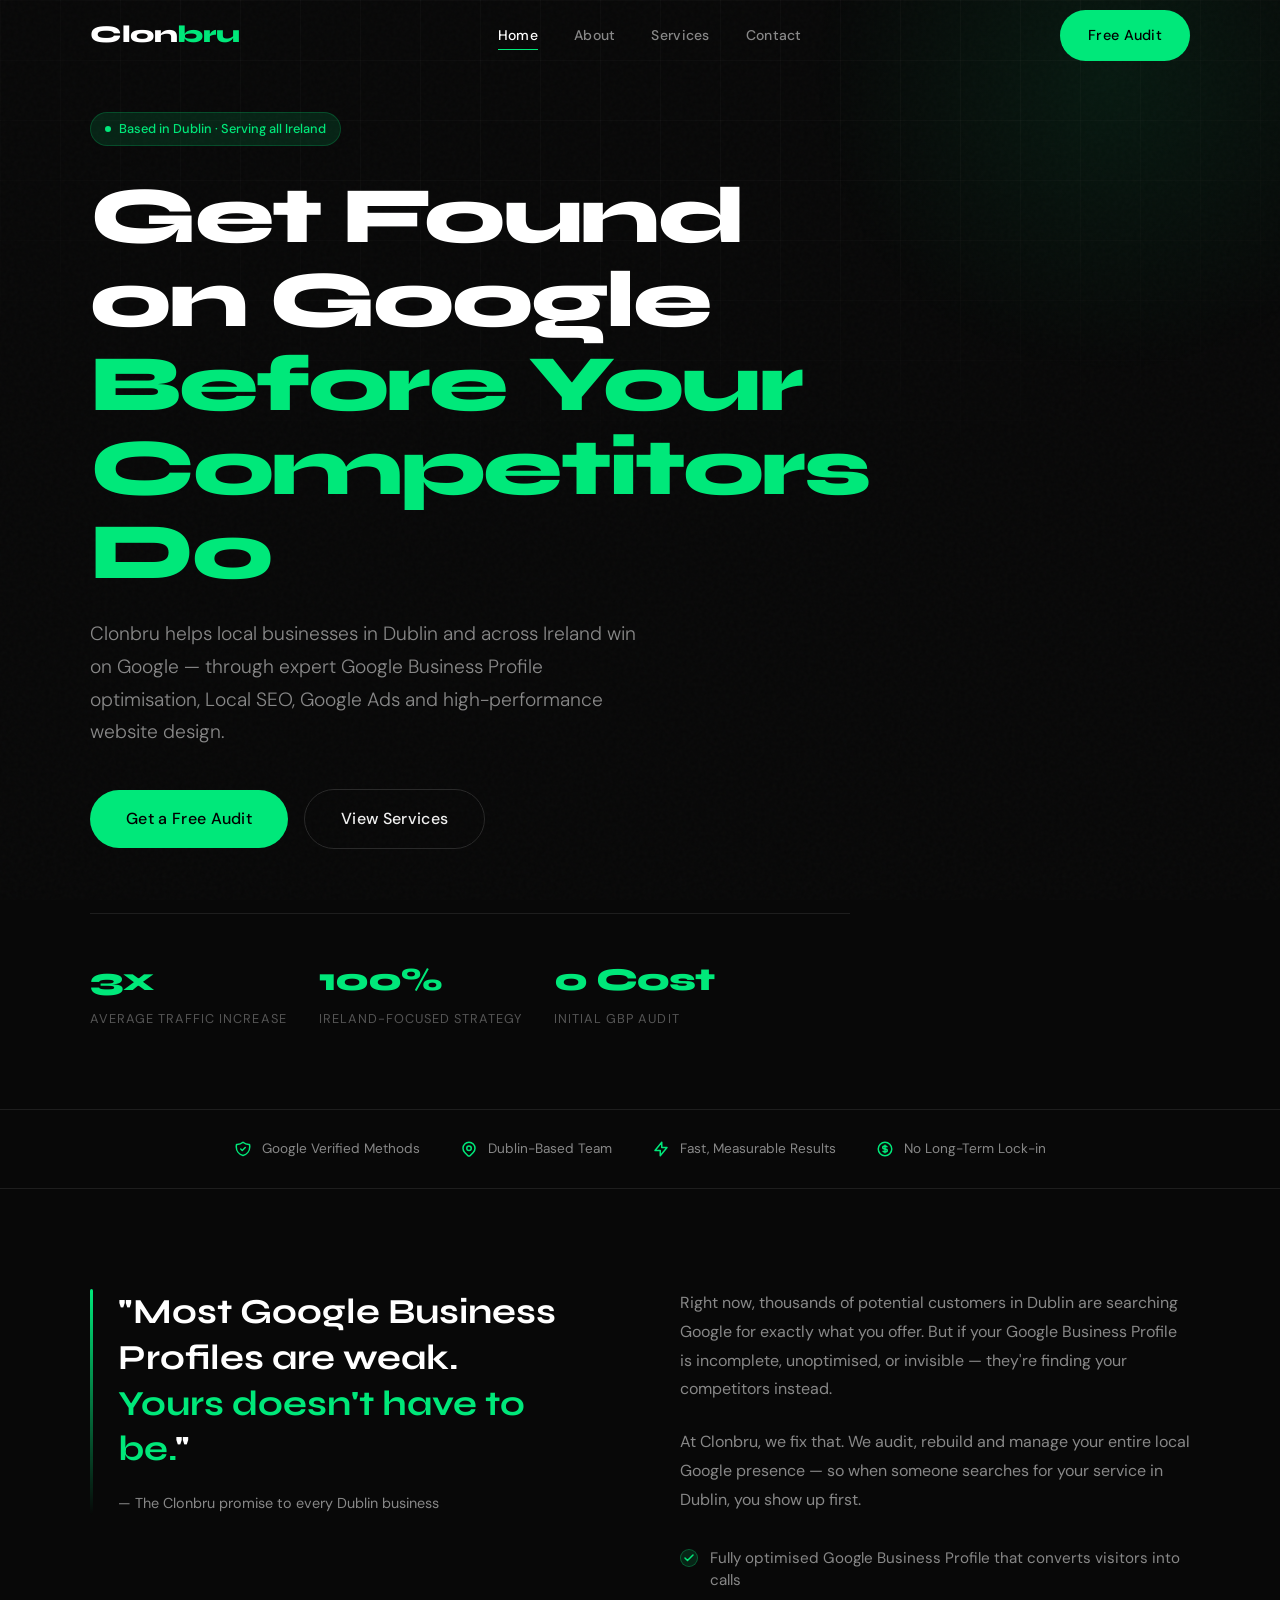
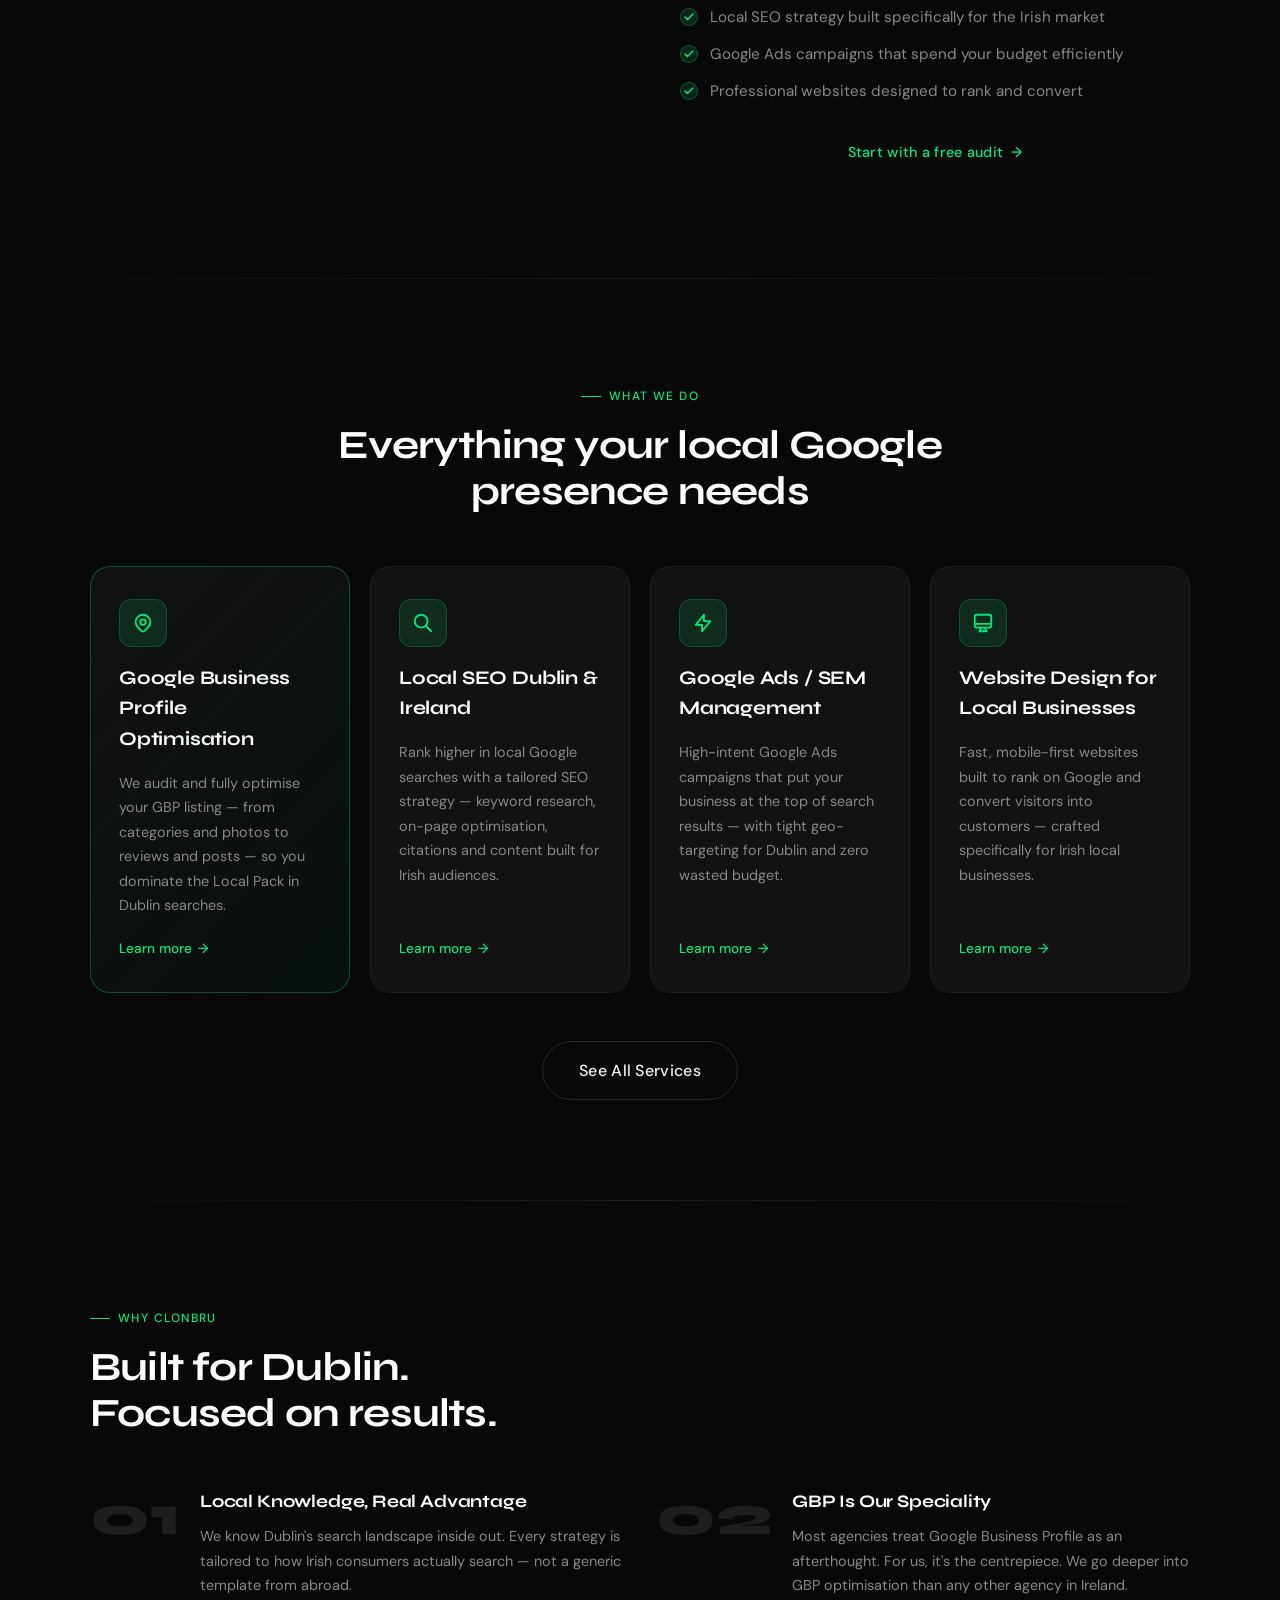
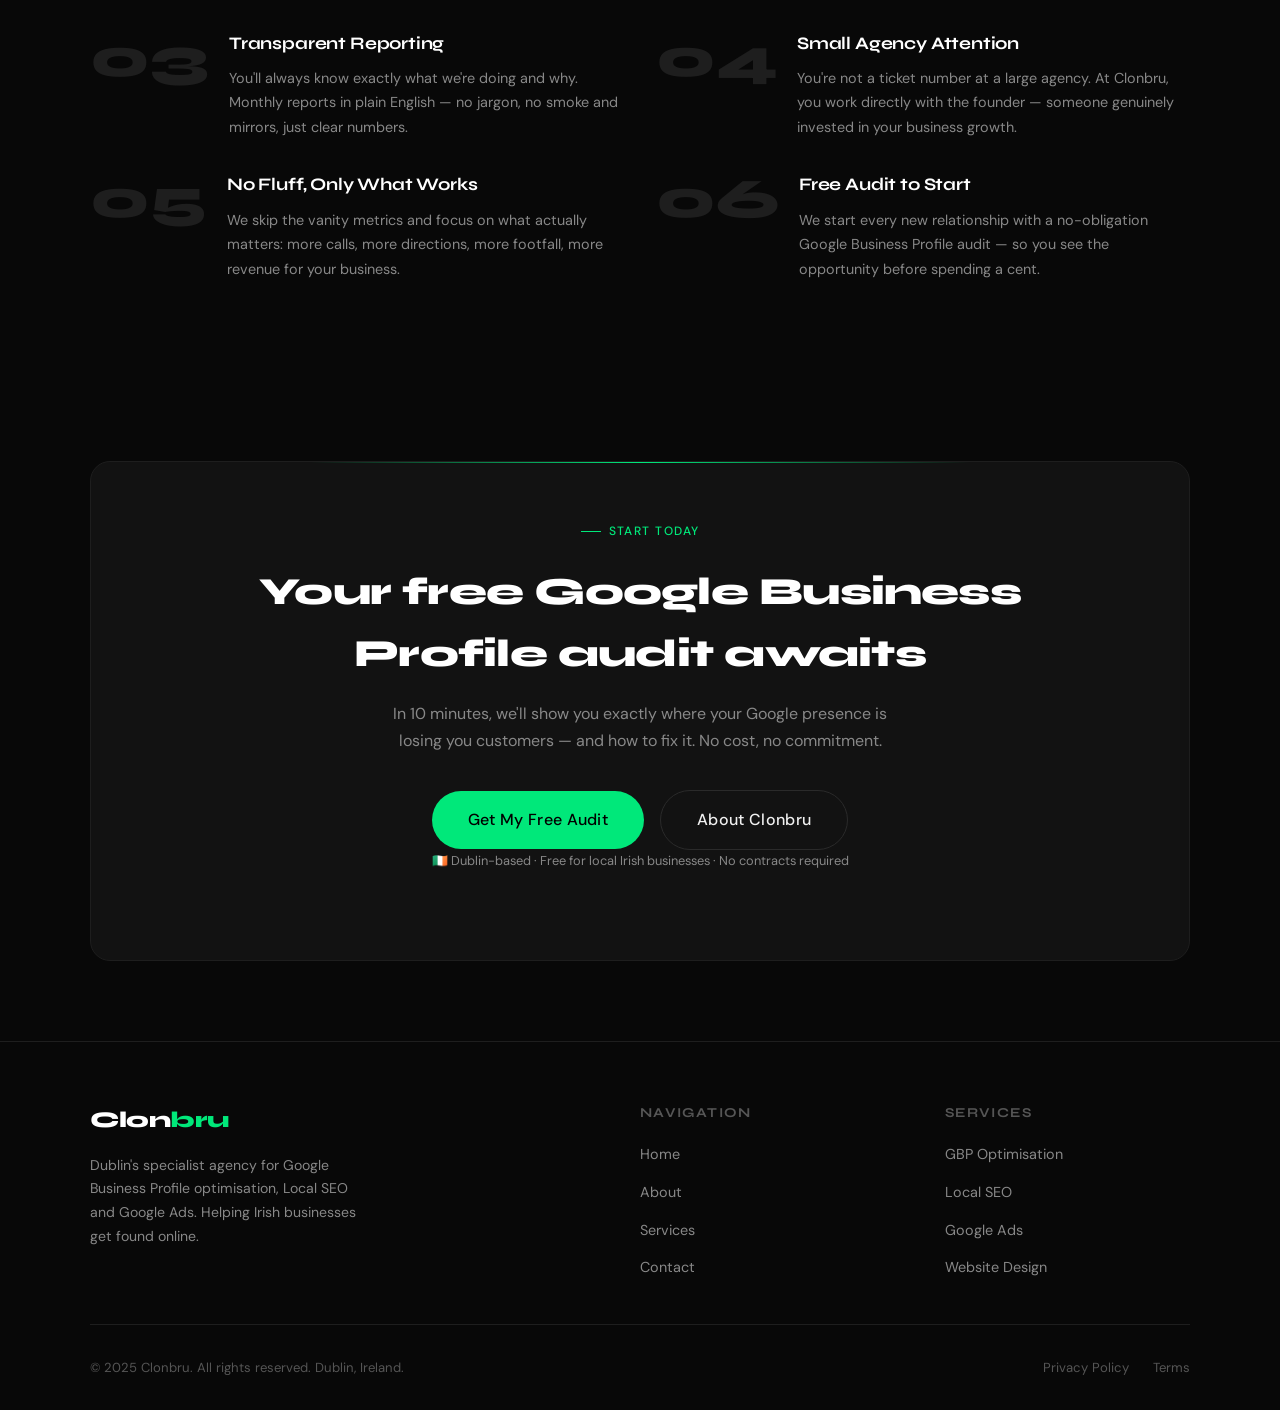
==== index.html @ 819ed657 "First" ====
<!DOCTYPE html>
<html lang="en">
<head>
  <meta charset="UTF-8" />
  <meta name="viewport" content="width=device-width, initial-scale=1.0" />
  <title>Clonbru | Local SEO &amp; Google Business Profile Agency Dublin</title>
  <meta name="description" content="Clonbru is Dublin's specialist agency for Google Business Profile optimisation, Local SEO, Google Ads management and website creation for local businesses in Ireland. Get a free audit today." />
  <meta name="keywords" content="Google Business Profile Dublin, Local SEO Ireland, SEO agency Dublin, Google Ads management Dublin, website design Dublin, local SEO Dublin" />
  <meta name="robots" content="index, follow" />
  <link rel="canonical" href="https://www.clonbru.ie/" />

  <!-- Open Graph -->
  <meta property="og:title" content="Clonbru | Local SEO &amp; Google Business Profile Agency Dublin" />
  <meta property="og:description" content="Most Google Business Profiles are weak. Yours doesn't have to be. We help Dublin businesses get found on Google." />
  <meta property="og:type" content="website" />
  <meta property="og:url" content="https://www.clonbru.ie/" />
  <meta property="og:locale" content="en_IE" />

  <!-- Schema.org LocalBusiness -->
  <script type="application/ld+json">
  {
    "@context": "https://schema.org",
    "@type": "LocalBusiness",
    "name": "Clonbru",
    "description": "Dublin-based digital marketing agency specialising in Google Business Profile optimisation, Local SEO and Google Ads for local businesses in Ireland.",
    "founder": {"@type": "Person", "name": "Felipe Gomes"},
    "address": {"@type": "PostalAddress", "addressLocality": "Dublin", "addressCountry": "IE"},
    "url": "https://www.clonbru.ie",
    "areaServed": "Ireland",
    "serviceType": ["Local SEO", "Google Business Profile Optimization", "Google Ads", "Website Design"]
  }
  </script>

  <link rel="stylesheet" href="style.css" />
</head>
<body>

  <!-- ============================================================
       NAVBAR
       ============================================================ -->
  <nav class="navbar" role="navigation" aria-label="Main navigation">
    <div class="nav-inner">
      <a href="index.html" class="nav-logo" aria-label="Clonbru home">Clon<span>bru</span></a>

      <div class="nav-links" role="list">
        <a href="index.html" role="listitem">Home</a>
        <a href="about.html" role="listitem">About</a>
        <a href="services.html" role="listitem">Services</a>
        <a href="contact.html" role="listitem">Contact</a>
      </div>

      <a href="contact.html" class="btn btn-primary nav-cta">Free Audit</a>

      <button class="hamburger" aria-label="Toggle navigation menu" aria-expanded="false" aria-controls="mobileMenu">
        <span></span>
        <span></span>
        <span></span>
      </button>
    </div>
  </nav>

  <!-- Mobile Menu -->
  <div class="mobile-menu" id="mobileMenu" role="dialog" aria-modal="true" aria-label="Mobile navigation">
    <a href="index.html">Home</a>
    <a href="about.html">About</a>
    <a href="services.html">Services</a>
    <a href="contact.html">Contact</a>
    <a href="contact.html" class="btn btn-primary mobile-menu-cta">Get Free Audit</a>
  </div>

  <main>

    <!-- ============================================================
         HERO
         ============================================================ -->
    <section class="hero" aria-label="Hero">
      <div class="hero-bg-glow" aria-hidden="true"></div>
      <div class="hero-bg-grid" aria-hidden="true"></div>

      <div class="container">
        <div class="hero-content">

          <div class="hero-badge fade-up">
            <span class="dot" aria-hidden="true"></span>
            Based in Dublin · Serving all Ireland
          </div>

          <h1 class="display-xl fade-up delay-1">
            Get Found on Google<br />
            <em>Before Your Competitors Do</em>
          </h1>

          <p class="lead fade-up delay-2">
            Clonbru helps local businesses in Dublin and across Ireland win on Google —
            through expert Google Business Profile optimisation, Local SEO, Google Ads
            and high-performance website design.
          </p>

          <div class="hero-actions fade-up delay-3">
            <a href="contact.html" class="btn btn-primary btn-lg">
              Get a Free Audit
            </a>
            <a href="services.html" class="btn btn-outline btn-lg">
              View Services
            </a>
          </div>

          <div class="hero-stats fade-up delay-4">
            <div class="stat-item">
              <div class="stat-number">
                <span data-count="3" data-suffix="x">0x</span>
              </div>
              <div class="stat-label">Average traffic increase</div>
            </div>
            <div class="stat-item">
              <div class="stat-number">
                <span data-count="100" data-suffix="%">0%</span>
              </div>
              <div class="stat-label">Ireland-focused strategy</div>
            </div>
            <div class="stat-item">
              <div class="stat-number">
                <span data-count="0" data-suffix=" Cost">0</span>
              </div>
              <div class="stat-label">Initial GBP audit</div>
            </div>
          </div>

        </div>
      </div>
    </section>

    <!-- ============================================================
         TRUST BAR
         ============================================================ -->
    <div class="trust-bar" aria-label="Trust signals">
      <div class="container">
        <div class="trust-bar-inner">
          <div class="trust-item">
            <svg width="18" height="18" fill="none" viewBox="0 0 24 24" stroke="currentColor" stroke-width="2" aria-hidden="true">
              <path stroke-linecap="round" stroke-linejoin="round" d="M9 12l2 2 4-4m5.618-4.016A11.955 11.955 0 0112 2.944a11.955 11.955 0 01-8.618 3.04A12.02 12.02 0 003 9c0 5.591 3.824 10.29 9 11.622 5.176-1.332 9-6.03 9-11.622 0-1.042-.133-2.052-.382-3.016z"/>
            </svg>
            Google Verified Methods
          </div>
          <div class="trust-item">
            <svg width="18" height="18" fill="none" viewBox="0 0 24 24" stroke="currentColor" stroke-width="2" aria-hidden="true">
              <path stroke-linecap="round" stroke-linejoin="round" d="M17.657 16.657L13.414 20.9a1.998 1.998 0 01-2.827 0l-4.244-4.243a8 8 0 1111.314 0z"/>
              <path stroke-linecap="round" stroke-linejoin="round" d="M15 11a3 3 0 11-6 0 3 3 0 016 0z"/>
            </svg>
            Dublin-Based Team
          </div>
          <div class="trust-item">
            <svg width="18" height="18" fill="none" viewBox="0 0 24 24" stroke="currentColor" stroke-width="2" aria-hidden="true">
              <path stroke-linecap="round" stroke-linejoin="round" d="M13 10V3L4 14h7v7l9-11h-7z"/>
            </svg>
            Fast, Measurable Results
          </div>
          <div class="trust-item">
            <svg width="18" height="18" fill="none" viewBox="0 0 24 24" stroke="currentColor" stroke-width="2" aria-hidden="true">
              <path stroke-linecap="round" stroke-linejoin="round" d="M12 8c-1.657 0-3 .895-3 2s1.343 2 3 2 3 .895 3 2-1.343 2-3 2m0-8c1.11 0 2.08.402 2.599 1M12 8V7m0 1v8m0 0v1m0-1c-1.11 0-2.08-.402-2.599-1M21 12a9 9 0 11-18 0 9 9 0 0118 0z"/>
            </svg>
            No Long-Term Lock-in
          </div>
        </div>
      </div>
    </div>

    <!-- ============================================================
         POSITIONING SECTION
         ============================================================ -->
    <section class="positioning-section section-pad" aria-labelledby="positioning-heading">
      <div class="container">
        <div class="positioning-grid">

          <div class="positioning-quote fade-up">
            <p class="quote-text" id="positioning-heading">
              "Most Google Business Profiles are weak.<br />
              <em>Yours doesn't have to be.</em>"
            </p>
            <p style="color: var(--text-muted); font-size: 0.9rem; margin-top: 16px;">
              — The Clonbru promise to every Dublin business
            </p>
          </div>

          <div class="positioning-body fade-up delay-2">
            <p>
              Right now, thousands of potential customers in Dublin are searching Google for
              exactly what you offer. But if your Google Business Profile is incomplete, unoptimised,
              or invisible — they're finding your competitors instead.
            </p>
            <p>
              At Clonbru, we fix that. We audit, rebuild and manage your entire local Google
              presence — so when someone searches for your service in Dublin, you show up first.
            </p>
            <ul class="check-list">
              <li>Fully optimised Google Business Profile that converts visitors into calls</li>
              <li>Local SEO strategy built specifically for the Irish market</li>
              <li>Google Ads campaigns that spend your budget efficiently</li>
              <li>Professional websites designed to rank and convert</li>
            </ul>
            <a href="contact.html" class="btn btn-ghost">
              Start with a free audit <span class="arrow">→</span>
            </a>
          </div>

        </div>
      </div>
    </section>

    <div class="divider" aria-hidden="true"></div>

    <!-- ============================================================
         SERVICES OVERVIEW
         ============================================================ -->
    <section class="section-pad" aria-labelledby="services-heading">
      <div class="container">

        <div class="section-header text-center fade-up">
          <div class="label">What We Do</div>
          <h2 class="display-md" id="services-heading">
            Everything your local Google<br />presence needs
          </h2>
        </div>

        <div class="services-grid">

          <article class="service-card featured fade-up delay-1">
            <div class="service-icon" aria-hidden="true">
              <svg width="22" height="22" fill="none" viewBox="0 0 24 24" stroke="currentColor" stroke-width="2">
                <path stroke-linecap="round" stroke-linejoin="round" d="M17.657 16.657L13.414 20.9a1.998 1.998 0 01-2.827 0l-4.244-4.243a8 8 0 1111.314 0z"/>
                <circle cx="12" cy="11" r="3"/>
              </svg>
            </div>
            <h3>Google Business Profile Optimisation</h3>
            <p>We audit and fully optimise your GBP listing — from categories and photos to reviews and posts — so you dominate the Local Pack in Dublin searches.</p>
            <a href="services.html#gbp" class="service-card-link">Learn more <span aria-hidden="true">→</span></a>
          </article>

          <article class="service-card fade-up delay-2">
            <div class="service-icon" aria-hidden="true">
              <svg width="22" height="22" fill="none" viewBox="0 0 24 24" stroke="currentColor" stroke-width="2">
                <path stroke-linecap="round" stroke-linejoin="round" d="M21 21l-6-6m2-5a7 7 0 11-14 0 7 7 0 0114 0z"/>
              </svg>
            </div>
            <h3>Local SEO Dublin &amp; Ireland</h3>
            <p>Rank higher in local Google searches with a tailored SEO strategy — keyword research, on-page optimisation, citations and content built for Irish audiences.</p>
            <a href="services.html#local-seo" class="service-card-link">Learn more <span aria-hidden="true">→</span></a>
          </article>

          <article class="service-card fade-up delay-3">
            <div class="service-icon" aria-hidden="true">
              <svg width="22" height="22" fill="none" viewBox="0 0 24 24" stroke="currentColor" stroke-width="2">
                <path stroke-linecap="round" stroke-linejoin="round" d="M13 10V3L4 14h7v7l9-11h-7z"/>
              </svg>
            </div>
            <h3>Google Ads / SEM Management</h3>
            <p>High-intent Google Ads campaigns that put your business at the top of search results — with tight geo-targeting for Dublin and zero wasted budget.</p>
            <a href="services.html#google-ads" class="service-card-link">Learn more <span aria-hidden="true">→</span></a>
          </article>

          <article class="service-card fade-up delay-4">
            <div class="service-icon" aria-hidden="true">
              <svg width="22" height="22" fill="none" viewBox="0 0 24 24" stroke="currentColor" stroke-width="2">
                <path stroke-linecap="round" stroke-linejoin="round" d="M9.75 17L9 20l-1 1h8l-1-1-.75-3M3 13h18M5 17h14a2 2 0 002-2V5a2 2 0 00-2-2H5a2 2 0 00-2 2v10a2 2 0 002 2z"/>
              </svg>
            </div>
            <h3>Website Design for Local Businesses</h3>
            <p>Fast, mobile-first websites built to rank on Google and convert visitors into customers — crafted specifically for Irish local businesses.</p>
            <a href="services.html#web-design" class="service-card-link">Learn more <span aria-hidden="true">→</span></a>
          </article>

        </div>

        <div class="text-center mt-48 fade-up">
          <a href="services.html" class="btn btn-outline btn-lg">See All Services</a>
        </div>

      </div>
    </section>

    <div class="divider" aria-hidden="true"></div>

    <!-- ============================================================
         WHY CLONBRU
         ============================================================ -->
    <section class="section-pad" aria-labelledby="why-heading">
      <div class="container">

        <div class="section-header fade-up">
          <div class="label">Why Clonbru</div>
          <h2 class="display-md" id="why-heading">
            Built for Dublin.<br />Focused on results.
          </h2>
        </div>

        <div class="benefits-grid">

          <div class="benefit-item fade-up delay-1">
            <div class="benefit-number" aria-hidden="true">01</div>
            <div class="benefit-content">
              <h3>Local Knowledge, Real Advantage</h3>
              <p>We know Dublin's search landscape inside out. Every strategy is tailored to how Irish consumers actually search — not a generic template from abroad.</p>
            </div>
          </div>

          <div class="benefit-item fade-up delay-2">
            <div class="benefit-number" aria-hidden="true">02</div>
            <div class="benefit-content">
              <h3>GBP Is Our Speciality</h3>
              <p>Most agencies treat Google Business Profile as an afterthought. For us, it's the centrepiece. We go deeper into GBP optimisation than any other agency in Ireland.</p>
            </div>
          </div>

          <div class="benefit-item fade-up delay-3">
            <div class="benefit-number" aria-hidden="true">03</div>
            <div class="benefit-content">
              <h3>Transparent Reporting</h3>
              <p>You'll always know exactly what we're doing and why. Monthly reports in plain English — no jargon, no smoke and mirrors, just clear numbers.</p>
            </div>
          </div>

          <div class="benefit-item fade-up delay-4">
            <div class="benefit-number" aria-hidden="true">04</div>
            <div class="benefit-content">
              <h3>Small Agency Attention</h3>
              <p>You're not a ticket number at a large agency. At Clonbru, you work directly with the founder — someone genuinely invested in your business growth.</p>
            </div>
          </div>

          <div class="benefit-item fade-up delay-1">
            <div class="benefit-number" aria-hidden="true">05</div>
            <div class="benefit-content">
              <h3>No Fluff, Only What Works</h3>
              <p>We skip the vanity metrics and focus on what actually matters: more calls, more directions, more footfall, more revenue for your business.</p>
            </div>
          </div>

          <div class="benefit-item fade-up delay-2">
            <div class="benefit-number" aria-hidden="true">06</div>
            <div class="benefit-content">
              <h3>Free Audit to Start</h3>
              <p>We start every new relationship with a no-obligation Google Business Profile audit — so you see the opportunity before spending a cent.</p>
            </div>
          </div>

        </div>

      </div>
    </section>

    <!-- ============================================================
         CTA SECTION
         ============================================================ -->
    <section class="cta-section" aria-labelledby="cta-heading">
      <div class="container">
        <div class="cta-box fade-up">
          <div class="label" style="justify-content: center; margin-bottom: 20px;">Start Today</div>
          <h2 id="cta-heading">
            Your free Google Business<br />Profile audit awaits
          </h2>
          <p>
            In 10 minutes, we'll show you exactly where your Google presence
            is losing you customers — and how to fix it. No cost, no commitment.
          </p>
          <div class="cta-actions">
            <a href="contact.html" class="btn btn-primary btn-lg">Get My Free Audit</a>
            <a href="about.html" class="btn btn-outline btn-lg">About Clonbru</a>
          </div>
          <p class="cta-note mt-24">🇮🇪 Dublin-based · Free for local Irish businesses · No contracts required</p>
        </div>
      </div>
    </section>

  </main>

  <!-- ============================================================
       FOOTER
       ============================================================ -->
  <footer class="footer" role="contentinfo">
    <div class="container">
      <div class="footer-grid">

        <div class="footer-brand">
          <a href="index.html" class="footer-logo">Clon<span>bru</span></a>
          <p>Dublin's specialist agency for Google Business Profile optimisation, Local SEO and Google Ads. Helping Irish businesses get found online.</p>
        </div>

        <div class="footer-col">
          <h4>Navigation</h4>
          <ul>
            <li><a href="index.html">Home</a></li>
            <li><a href="about.html">About</a></li>
            <li><a href="services.html">Services</a></li>
            <li><a href="contact.html">Contact</a></li>
          </ul>
        </div>

        <div class="footer-col">
          <h4>Services</h4>
          <ul>
            <li><a href="services.html#gbp">GBP Optimisation</a></li>
            <li><a href="services.html#local-seo">Local SEO</a></li>
            <li><a href="services.html#google-ads">Google Ads</a></li>
            <li><a href="services.html#web-design">Website Design</a></li>
          </ul>
        </div>

      </div>

      <div class="footer-bottom">
        <p>&copy; 2025 Clonbru. All rights reserved. Dublin, Ireland.</p>
        <div class="footer-bottom-links">
          <a href="#">Privacy Policy</a>
          <a href="#">Terms</a>
        </div>
      </div>

    </div>
  </footer>

  <script src="script.js"></script>
</body>
</html>
---- style.css ----
/* ============================================================
   CLONBRU — style.css
   Dark editorial premium agency theme
   Mobile-first, production-ready
   ============================================================ */

/* --- Google Fonts --- */
@import url('https://fonts.googleapis.com/css2?family=Syne:wght@400;500;600;700;800&family=DM+Sans:ital,opsz,wght@0,9..40,300;0,9..40,400;0,9..40,500;1,9..40,300&display=swap');

/* --- CSS Variables --- */
:root {
  --bg:           #080808;
  --bg-2:         #0f0f0f;
  --bg-card:      #121212;
  --border:       #1e1e1e;
  --border-light: #2a2a2a;

  --accent:       #00e87a;
  --accent-dim:   rgba(0, 232, 122, 0.12);
  --accent-glow:  rgba(0, 232, 122, 0.25);

  --text-primary: #f0f0f0;
  --text-muted:   #888888;
  --text-subtle:  #555555;

  --white:        #ffffff;
  --black:        #000000;

  --font-display: 'Syne', sans-serif;
  --font-body:    'DM Sans', sans-serif;

  --radius-sm:    6px;
  --radius-md:    12px;
  --radius-lg:    20px;
  --radius-pill:  999px;

  --shadow-card:  0 1px 3px rgba(0,0,0,0.5), 0 4px 20px rgba(0,0,0,0.4);
  --shadow-glow:  0 0 40px rgba(0, 232, 122, 0.15);

  --transition:   0.25s cubic-bezier(0.4, 0, 0.2, 1);
  --transition-slow: 0.5s cubic-bezier(0.4, 0, 0.2, 1);

  --max-w:        1140px;
  --nav-h:        72px;
}

/* --- Reset & Base --- */
*, *::before, *::after {
  box-sizing: border-box;
  margin: 0;
  padding: 0;
}

html {
  scroll-behavior: smooth;
  font-size: 16px;
  -webkit-text-size-adjust: 100%;
}

body {
  background-color: var(--bg);
  color: var(--text-primary);
  font-family: var(--font-body);
  font-weight: 400;
  line-height: 1.6;
  overflow-x: hidden;
  -webkit-font-smoothing: antialiased;
  -moz-osx-font-smoothing: grayscale;
}

/* Subtle noise texture overlay */
body::before {
  content: '';
  position: fixed;
  inset: 0;
  background-image: url("data:image/svg+xml,%3Csvg viewBox='0 0 256 256' xmlns='http://www.w3.org/2000/svg'%3E%3Cfilter id='noise'%3E%3CfeTurbulence type='fractalNoise' baseFrequency='0.9' numOctaves='4' stitchTiles='stitch'/%3E%3C/filter%3E%3Crect width='100%25' height='100%25' filter='url(%23noise)' opacity='1'/%3E%3C/svg%3E");
  opacity: 0.025;
  pointer-events: none;
  z-index: 0;
}

img {
  max-width: 100%;
  display: block;
}

a {
  color: inherit;
  text-decoration: none;
}

ul, ol {
  list-style: none;
}

button {
  border: none;
  background: none;
  cursor: pointer;
  font-family: var(--font-body);
}

input, textarea, select {
  font-family: var(--font-body);
}

/* --- Container --- */
.container {
  width: 100%;
  max-width: var(--max-w);
  margin: 0 auto;
  padding: 0 20px;
}

/* ============================================================
   NAVIGATION
   ============================================================ */

.navbar {
  position: fixed;
  top: 0;
  left: 0;
  right: 0;
  z-index: 1000;
  height: var(--nav-h);
  display: flex;
  align-items: center;
  transition: background var(--transition), border-color var(--transition);
  border-bottom: 1px solid transparent;
}

.navbar.scrolled {
  background: rgba(8, 8, 8, 0.92);
  border-bottom-color: var(--border);
  backdrop-filter: blur(12px);
  -webkit-backdrop-filter: blur(12px);
}

.nav-inner {
  display: flex;
  align-items: center;
  justify-content: space-between;
  width: 100%;
  max-width: var(--max-w);
  margin: 0 auto;
  padding: 0 20px;
}

/* Logo */
.nav-logo {
  font-family: var(--font-display);
  font-weight: 800;
  font-size: 1.5rem;
  letter-spacing: -0.5px;
  color: var(--white);
}

.nav-logo span {
  color: var(--accent);
}

/* Desktop links */
.nav-links {
  display: none;
  align-items: center;
  gap: 36px;
}

.nav-links a {
  font-size: 0.875rem;
  font-weight: 500;
  color: var(--text-muted);
  letter-spacing: 0.02em;
  transition: color var(--transition);
  position: relative;
}

.nav-links a::after {
  content: '';
  position: absolute;
  bottom: -3px;
  left: 0;
  width: 0;
  height: 1px;
  background: var(--accent);
  transition: width var(--transition);
}

.nav-links a:hover,
.nav-links a.active {
  color: var(--white);
}

.nav-links a:hover::after,
.nav-links a.active::after {
  width: 100%;
}

/* Nav CTA */
.nav-cta {
  display: none;
}

/* Hamburger */
.hamburger {
  display: flex;
  flex-direction: column;
  gap: 5px;
  padding: 8px;
  cursor: pointer;
  z-index: 1100;
}

.hamburger span {
  display: block;
  width: 24px;
  height: 2px;
  background: var(--text-primary);
  transition: transform var(--transition), opacity var(--transition), width var(--transition);
  transform-origin: center;
}

.hamburger.open span:nth-child(1) {
  transform: translateY(7px) rotate(45deg);
}
.hamburger.open span:nth-child(2) {
  opacity: 0;
  width: 0;
}
.hamburger.open span:nth-child(3) {
  transform: translateY(-7px) rotate(-45deg);
}

/* Mobile menu */
.mobile-menu {
  position: fixed;
  inset: 0;
  background: var(--bg);
  z-index: 1050;
  display: flex;
  flex-direction: column;
  justify-content: center;
  align-items: center;
  gap: 8px;
  transform: translateX(100%);
  transition: transform 0.4s cubic-bezier(0.4, 0, 0.2, 1);
  padding: 100px 20px 60px;
}

.mobile-menu.open {
  transform: translateX(0);
}

.mobile-menu a {
  font-family: var(--font-display);
  font-size: 2rem;
  font-weight: 700;
  color: var(--text-muted);
  transition: color var(--transition);
  padding: 10px 0;
}

.mobile-menu a:hover,
.mobile-menu a.active {
  color: var(--white);
}

.mobile-menu-cta {
  margin-top: 32px;
}

/* ============================================================
   BUTTONS
   ============================================================ */

.btn {
  display: inline-flex;
  align-items: center;
  justify-content: center;
  gap: 8px;
  padding: 14px 28px;
  border-radius: var(--radius-pill);
  font-family: var(--font-body);
  font-size: 0.9rem;
  font-weight: 500;
  letter-spacing: 0.02em;
  cursor: pointer;
  transition: all var(--transition);
  white-space: nowrap;
  min-height: 50px;
}

.btn-primary {
  background: var(--accent);
  color: var(--black);
}

.btn-primary:hover {
  background: #1ffb8a;
  transform: translateY(-2px);
  box-shadow: 0 8px 30px var(--accent-glow);
}

.btn-outline {
  background: transparent;
  color: var(--text-primary);
  border: 1px solid var(--border-light);
}

.btn-outline:hover {
  border-color: var(--accent);
  color: var(--accent);
  transform: translateY(-2px);
}

.btn-ghost {
  background: transparent;
  color: var(--accent);
  padding: 14px 0;
}

.btn-ghost:hover {
  gap: 12px;
}

.btn-ghost .arrow {
  transition: transform var(--transition);
}

.btn-ghost:hover .arrow {
  transform: translateX(4px);
}

.btn-lg {
  padding: 16px 36px;
  font-size: 1rem;
}

/* ============================================================
   TYPOGRAPHY
   ============================================================ */

.display-xl {
  font-family: var(--font-display);
  font-size: clamp(2.4rem, 8vw, 5rem);
  font-weight: 800;
  line-height: 1.05;
  letter-spacing: -0.03em;
  color: var(--white);
}

.display-lg {
  font-family: var(--font-display);
  font-size: clamp(2rem, 5vw, 3.5rem);
  font-weight: 800;
  line-height: 1.1;
  letter-spacing: -0.03em;
  color: var(--white);
}

.display-md {
  font-family: var(--font-display);
  font-size: clamp(1.6rem, 4vw, 2.5rem);
  font-weight: 700;
  line-height: 1.15;
  letter-spacing: -0.02em;
  color: var(--white);
}

.label {
  display: inline-flex;
  align-items: center;
  gap: 8px;
  font-size: 0.75rem;
  font-weight: 500;
  text-transform: uppercase;
  letter-spacing: 0.12em;
  color: var(--accent);
}

.label::before {
  content: '';
  display: block;
  width: 20px;
  height: 1px;
  background: var(--accent);
}

.lead {
  font-size: clamp(1rem, 2.5vw, 1.2rem);
  color: var(--text-muted);
  line-height: 1.7;
  font-weight: 300;
}

.text-accent { color: var(--accent); }
.text-muted  { color: var(--text-muted); }
.text-white  { color: var(--white); }

/* ============================================================
   SECTIONS
   ============================================================ */

section {
  position: relative;
  z-index: 1;
}

.section-pad {
  padding: 80px 0;
}

.section-pad-lg {
  padding: 100px 0;
}

.section-header {
  margin-bottom: 52px;
}

.section-header .label {
  margin-bottom: 16px;
}

/* ============================================================
   HERO
   ============================================================ */

.hero {
  min-height: 100vh;
  display: flex;
  align-items: center;
  padding: calc(var(--nav-h) + 40px) 0 80px;
  position: relative;
  overflow: hidden;
}

.hero-bg-glow {
  position: absolute;
  top: -20%;
  right: -10%;
  width: min(600px, 80vw);
  height: min(600px, 80vw);
  border-radius: 50%;
  background: radial-gradient(circle, rgba(0, 232, 122, 0.08) 0%, transparent 70%);
  pointer-events: none;
}

.hero-bg-grid {
  position: absolute;
  inset: 0;
  background-image:
    linear-gradient(rgba(255,255,255,0.025) 1px, transparent 1px),
    linear-gradient(90deg, rgba(255,255,255,0.025) 1px, transparent 1px);
  background-size: 60px 60px;
  mask-image: radial-gradient(ellipse 80% 50% at 50% 0%, black 40%, transparent 100%);
  pointer-events: none;
}

.hero-content {
  position: relative;
  z-index: 2;
  max-width: 760px;
}

.hero-badge {
  display: inline-flex;
  align-items: center;
  gap: 8px;
  background: var(--accent-dim);
  border: 1px solid rgba(0, 232, 122, 0.2);
  border-radius: var(--radius-pill);
  padding: 6px 14px;
  font-size: 0.8rem;
  font-weight: 500;
  color: var(--accent);
  margin-bottom: 28px;
}

.hero-badge .dot {
  width: 6px;
  height: 6px;
  background: var(--accent);
  border-radius: 50%;
  animation: pulse-dot 2s infinite;
}

@keyframes pulse-dot {
  0%, 100% { opacity: 1; transform: scale(1); }
  50% { opacity: 0.5; transform: scale(0.8); }
}

.hero h1 {
  margin-bottom: 24px;
}

.hero h1 em {
  font-style: normal;
  color: var(--accent);
}

.hero .lead {
  max-width: 560px;
  margin-bottom: 40px;
}

.hero-actions {
  display: flex;
  flex-wrap: wrap;
  gap: 16px;
  align-items: center;
}

.hero-stats {
  display: flex;
  flex-wrap: wrap;
  gap: 32px;
  margin-top: 64px;
  padding-top: 40px;
  border-top: 1px solid var(--border);
}

.stat-item {
  display: flex;
  flex-direction: column;
  gap: 4px;
}

.stat-number {
  font-family: var(--font-display);
  font-size: 2rem;
  font-weight: 800;
  color: var(--white);
  letter-spacing: -0.03em;
}

.stat-number span {
  color: var(--accent);
}

.stat-label {
  font-size: 0.8rem;
  color: var(--text-subtle);
  text-transform: uppercase;
  letter-spacing: 0.08em;
}

/* ============================================================
   TRUST BAR
   ============================================================ */

.trust-bar {
  padding: 28px 0;
  border-top: 1px solid var(--border);
  border-bottom: 1px solid var(--border);
}

.trust-bar-inner {
  display: flex;
  flex-wrap: wrap;
  align-items: center;
  gap: 20px 40px;
  justify-content: center;
}

.trust-item {
  display: flex;
  align-items: center;
  gap: 10px;
  font-size: 0.85rem;
  color: var(--text-muted);
}

.trust-item svg {
  color: var(--accent);
  flex-shrink: 0;
}

/* ============================================================
   POSITIONING SECTION (Main concept)
   ============================================================ */

.positioning-section {
  padding: 100px 0;
  overflow: hidden;
}

.positioning-grid {
  display: grid;
  gap: 60px;
}

.positioning-quote {
  position: relative;
  padding-left: 28px;
}

.positioning-quote::before {
  content: '';
  position: absolute;
  left: 0;
  top: 0;
  bottom: 0;
  width: 3px;
  background: linear-gradient(to bottom, var(--accent), transparent);
  border-radius: 2px;
}

.positioning-quote .quote-text {
  font-family: var(--font-display);
  font-size: clamp(1.5rem, 4vw, 2.2rem);
  font-weight: 700;
  line-height: 1.3;
  color: var(--white);
  margin-bottom: 20px;
}

.positioning-quote .quote-text em {
  font-style: normal;
  color: var(--accent);
}

.positioning-body {
  display: flex;
  flex-direction: column;
  gap: 24px;
}

.positioning-body p {
  color: var(--text-muted);
  line-height: 1.8;
}

.check-list {
  display: flex;
  flex-direction: column;
  gap: 14px;
  margin-top: 8px;
}

.check-list li {
  display: flex;
  align-items: flex-start;
  gap: 12px;
  font-size: 0.95rem;
  color: var(--text-muted);
  line-height: 1.5;
}

.check-list li::before {
  content: '';
  display: block;
  width: 18px;
  height: 18px;
  min-width: 18px;
  background: var(--accent-dim);
  border: 1px solid rgba(0, 232, 122, 0.3);
  border-radius: 50%;
  background-image: url("data:image/svg+xml,%3Csvg width='10' height='8' viewBox='0 0 10 8' fill='none' xmlns='http://www.w3.org/2000/svg'%3E%3Cpath d='M1 4L3.5 6.5L9 1' stroke='%2300e87a' stroke-width='1.5' stroke-linecap='round' stroke-linejoin='round'/%3E%3C/svg%3E");
  background-repeat: no-repeat;
  background-position: center;
  background-size: 10px;
  margin-top: 2px;
}

/* ============================================================
   SERVICE CARDS
   ============================================================ */

.services-grid {
  display: grid;
  grid-template-columns: 1fr;
  gap: 20px;
}

.service-card {
  background: var(--bg-card);
  border: 1px solid var(--border);
  border-radius: var(--radius-lg);
  padding: 32px 28px;
  display: flex;
  flex-direction: column;
  gap: 16px;
  transition: border-color var(--transition), transform var(--transition), box-shadow var(--transition);
  cursor: default;
}

.service-card:hover {
  border-color: var(--border-light);
  transform: translateY(-4px);
  box-shadow: var(--shadow-card);
}

.service-card.featured {
  border-color: rgba(0, 232, 122, 0.3);
  background: linear-gradient(135deg, var(--bg-card), rgba(0, 232, 122, 0.04));
}

.service-card.featured:hover {
  box-shadow: var(--shadow-glow);
}

.service-icon {
  width: 48px;
  height: 48px;
  background: var(--accent-dim);
  border: 1px solid rgba(0, 232, 122, 0.2);
  border-radius: var(--radius-md);
  display: flex;
  align-items: center;
  justify-content: center;
  color: var(--accent);
}

.service-card h3 {
  font-family: var(--font-display);
  font-size: 1.2rem;
  font-weight: 700;
  color: var(--white);
  letter-spacing: -0.01em;
}

.service-card p {
  font-size: 0.9rem;
  color: var(--text-muted);
  line-height: 1.7;
  flex: 1;
}

.service-card-link {
  display: inline-flex;
  align-items: center;
  gap: 6px;
  font-size: 0.85rem;
  font-weight: 500;
  color: var(--accent);
  margin-top: 4px;
  transition: gap var(--transition);
}

.service-card:hover .service-card-link {
  gap: 10px;
}

/* ============================================================
   BENEFITS / WHY SECTION
   ============================================================ */

.benefits-grid {
  display: grid;
  grid-template-columns: 1fr;
  gap: 32px;
}

.benefit-item {
  display: flex;
  gap: 20px;
}

.benefit-number {
  font-family: var(--font-display);
  font-size: 3.5rem;
  font-weight: 800;
  color: var(--border);
  line-height: 1;
  flex-shrink: 0;
  min-width: 56px;
  transition: color var(--transition);
}

.benefit-item:hover .benefit-number {
  color: var(--accent);
}

.benefit-content h3 {
  font-family: var(--font-display);
  font-size: 1.1rem;
  font-weight: 700;
  color: var(--white);
  margin-bottom: 8px;
  letter-spacing: -0.01em;
}

.benefit-content p {
  font-size: 0.9rem;
  color: var(--text-muted);
  line-height: 1.7;
}

/* ============================================================
   CTA SECTION
   ============================================================ */

.cta-section {
  padding: 80px 0;
}

.cta-box {
  background: var(--bg-card);
  border: 1px solid var(--border);
  border-radius: var(--radius-lg);
  padding: 52px 32px;
  text-align: center;
  position: relative;
  overflow: hidden;
}

.cta-box::before {
  content: '';
  position: absolute;
  top: 0;
  left: 50%;
  transform: translateX(-50%);
  width: 60%;
  height: 1px;
  background: linear-gradient(90deg, transparent, var(--accent), transparent);
}

.cta-box h2 {
  font-family: var(--font-display);
  font-size: clamp(1.6rem, 4vw, 2.4rem);
  font-weight: 800;
  color: var(--white);
  letter-spacing: -0.02em;
  margin-bottom: 16px;
}

.cta-box p {
  color: var(--text-muted);
  max-width: 500px;
  margin: 0 auto 36px;
  line-height: 1.7;
}

.cta-actions {
  display: flex;
  flex-direction: column;
  gap: 16px;
  align-items: center;
}

.cta-note {
  font-size: 0.8rem;
  color: var(--text-subtle);
}

/* ============================================================
   PAGE HERO (inner pages)
   ============================================================ */

.page-hero {
  padding: calc(var(--nav-h) + 60px) 0 60px;
  position: relative;
  overflow: hidden;
}

.page-hero-bg {
  position: absolute;
  bottom: 0;
  left: 0;
  right: 0;
  height: 1px;
  background: linear-gradient(90deg, transparent, var(--border), transparent);
}

.page-hero .label {
  margin-bottom: 16px;
}

.page-hero h1 {
  margin-bottom: 20px;
}

.page-hero .lead {
  max-width: 600px;
}

/* ============================================================
   ABOUT PAGE
   ============================================================ */

.about-story-grid {
  display: grid;
  gap: 52px;
}

.about-story-text {
  display: flex;
  flex-direction: column;
  gap: 20px;
}

.about-story-text p {
  color: var(--text-muted);
  line-height: 1.8;
}

.about-story-text p strong {
  color: var(--white);
  font-weight: 500;
}

.founder-card {
  background: var(--bg-card);
  border: 1px solid var(--border);
  border-radius: var(--radius-lg);
  padding: 36px 28px;
  display: flex;
  flex-direction: column;
  gap: 20px;
}

.founder-avatar {
  width: 72px;
  height: 72px;
  background: linear-gradient(135deg, var(--accent-dim), rgba(0, 232, 122, 0.06));
  border: 1px solid rgba(0, 232, 122, 0.2);
  border-radius: 50%;
  display: flex;
  align-items: center;
  justify-content: center;
  font-family: var(--font-display);
  font-size: 1.8rem;
  font-weight: 800;
  color: var(--accent);
}

.founder-name {
  font-family: var(--font-display);
  font-size: 1.3rem;
  font-weight: 700;
  color: var(--white);
  margin-bottom: 4px;
}

.founder-title {
  font-size: 0.85rem;
  color: var(--accent);
}

.founder-bio {
  color: var(--text-muted);
  line-height: 1.8;
  font-size: 0.95rem;
}

.values-grid {
  display: grid;
  grid-template-columns: 1fr;
  gap: 20px;
}

.value-card {
  background: var(--bg-card);
  border: 1px solid var(--border);
  border-radius: var(--radius-md);
  padding: 28px 24px;
  transition: border-color var(--transition);
}

.value-card:hover {
  border-color: var(--border-light);
}

.value-card h3 {
  font-family: var(--font-display);
  font-size: 1rem;
  font-weight: 700;
  color: var(--white);
  margin-bottom: 10px;
  display: flex;
  align-items: center;
  gap: 10px;
}

.value-card h3 .v-icon {
  color: var(--accent);
  font-size: 1.1rem;
}

.value-card p {
  font-size: 0.88rem;
  color: var(--text-muted);
  line-height: 1.7;
}

/* ============================================================
   SERVICES PAGE
   ============================================================ */

.service-detail {
  padding: 64px 0;
  border-bottom: 1px solid var(--border);
}

.service-detail:last-child {
  border-bottom: none;
}

.service-detail-grid {
  display: grid;
  gap: 48px;
}

.service-detail-header {
  display: flex;
  flex-direction: column;
  gap: 20px;
}

.service-detail-number {
  font-family: var(--font-display);
  font-size: 4rem;
  font-weight: 800;
  color: var(--border);
  line-height: 1;
}

.service-detail h2 {
  font-family: var(--font-display);
  font-size: clamp(1.6rem, 4vw, 2.2rem);
  font-weight: 800;
  color: var(--white);
  letter-spacing: -0.02em;
  line-height: 1.15;
}

.service-detail-desc {
  color: var(--text-muted);
  line-height: 1.8;
}

.service-detail-body {
  display: flex;
  flex-direction: column;
  gap: 28px;
}

.service-detail-body p {
  color: var(--text-muted);
  line-height: 1.8;
}

.service-results {
  background: var(--bg-card);
  border: 1px solid var(--border);
  border-radius: var(--radius-md);
  padding: 24px;
  display: flex;
  flex-direction: column;
  gap: 14px;
}

.service-results h4 {
  font-family: var(--font-display);
  font-size: 0.9rem;
  font-weight: 700;
  color: var(--accent);
  text-transform: uppercase;
  letter-spacing: 0.08em;
}

.result-item {
  display: flex;
  align-items: flex-start;
  gap: 10px;
  font-size: 0.9rem;
  color: var(--text-muted);
}

.result-item::before {
  content: '→';
  color: var(--accent);
  flex-shrink: 0;
}

/* ============================================================
   CONTACT PAGE
   ============================================================ */

.contact-grid {
  display: grid;
  gap: 52px;
}

.contact-info {
  display: flex;
  flex-direction: column;
  gap: 32px;
}

.contact-info h2 {
  font-family: var(--font-display);
  font-size: clamp(1.6rem, 4vw, 2rem);
  font-weight: 800;
  color: var(--white);
  letter-spacing: -0.02em;
  line-height: 1.2;
}

.contact-info p {
  color: var(--text-muted);
  line-height: 1.8;
}

.contact-items {
  display: flex;
  flex-direction: column;
  gap: 20px;
}

.contact-item {
  display: flex;
  align-items: flex-start;
  gap: 14px;
}

.contact-item-icon {
  width: 40px;
  height: 40px;
  background: var(--accent-dim);
  border: 1px solid rgba(0, 232, 122, 0.2);
  border-radius: var(--radius-sm);
  display: flex;
  align-items: center;
  justify-content: center;
  color: var(--accent);
  flex-shrink: 0;
}

.contact-item-body strong {
  display: block;
  font-size: 0.8rem;
  text-transform: uppercase;
  letter-spacing: 0.08em;
  color: var(--text-subtle);
  margin-bottom: 4px;
}

.contact-item-body span {
  font-size: 0.95rem;
  color: var(--text-muted);
}

/* Contact Form */
.contact-form-wrap {
  background: var(--bg-card);
  border: 1px solid var(--border);
  border-radius: var(--radius-lg);
  padding: 36px 28px;
}

.contact-form-wrap h3 {
  font-family: var(--font-display);
  font-size: 1.3rem;
  font-weight: 700;
  color: var(--white);
  margin-bottom: 8px;
}

.form-tagline {
  font-size: 0.88rem;
  color: var(--text-muted);
  margin-bottom: 28px;
}

.form-group {
  display: flex;
  flex-direction: column;
  gap: 8px;
  margin-bottom: 20px;
}

.form-group label {
  font-size: 0.82rem;
  font-weight: 500;
  text-transform: uppercase;
  letter-spacing: 0.08em;
  color: var(--text-muted);
}

.form-group input,
.form-group textarea,
.form-group select {
  background: var(--bg-2);
  border: 1px solid var(--border-light);
  border-radius: var(--radius-sm);
  padding: 14px 16px;
  font-size: 0.95rem;
  color: var(--text-primary);
  outline: none;
  width: 100%;
  transition: border-color var(--transition), box-shadow var(--transition);
}

.form-group input::placeholder,
.form-group textarea::placeholder {
  color: var(--text-subtle);
}

.form-group input:focus,
.form-group textarea:focus,
.form-group select:focus {
  border-color: var(--accent);
  box-shadow: 0 0 0 3px var(--accent-dim);
}

.form-group textarea {
  resize: vertical;
  min-height: 130px;
}

.form-group select option {
  background: var(--bg-card);
  color: var(--text-primary);
}

.form-note {
  font-size: 0.8rem;
  color: var(--text-subtle);
  margin-top: 12px;
  display: flex;
  align-items: center;
  gap: 8px;
}

.form-success {
  display: none;
  background: var(--accent-dim);
  border: 1px solid rgba(0, 232, 122, 0.3);
  border-radius: var(--radius-md);
  padding: 20px;
  text-align: center;
  color: var(--accent);
  font-weight: 500;
  margin-top: 20px;
}

.form-success.show {
  display: block;
}

/* ============================================================
   FOOTER
   ============================================================ */

.footer {
  padding: 60px 0 32px;
  border-top: 1px solid var(--border);
  position: relative;
  z-index: 1;
}

.footer-grid {
  display: grid;
  grid-template-columns: 1fr;
  gap: 44px;
  margin-bottom: 44px;
}

.footer-brand {
  display: flex;
  flex-direction: column;
  gap: 16px;
}

.footer-logo {
  font-family: var(--font-display);
  font-size: 1.4rem;
  font-weight: 800;
  color: var(--white);
  letter-spacing: -0.5px;
}

.footer-logo span {
  color: var(--accent);
}

.footer-brand p {
  font-size: 0.88rem;
  color: var(--text-muted);
  line-height: 1.7;
  max-width: 280px;
}

.footer-col h4 {
  font-family: var(--font-display);
  font-size: 0.85rem;
  font-weight: 700;
  text-transform: uppercase;
  letter-spacing: 0.1em;
  color: var(--text-subtle);
  margin-bottom: 18px;
}

.footer-col ul {
  display: flex;
  flex-direction: column;
  gap: 12px;
}

.footer-col ul li a {
  font-size: 0.9rem;
  color: var(--text-muted);
  transition: color var(--transition);
}

.footer-col ul li a:hover {
  color: var(--accent);
}

.footer-bottom {
  display: flex;
  flex-direction: column;
  gap: 12px;
  padding-top: 32px;
  border-top: 1px solid var(--border);
}

.footer-bottom p {
  font-size: 0.82rem;
  color: var(--text-subtle);
  text-align: center;
}

.footer-bottom-links {
  display: flex;
  justify-content: center;
  gap: 24px;
}

.footer-bottom-links a {
  font-size: 0.82rem;
  color: var(--text-subtle);
  transition: color var(--transition);
}

.footer-bottom-links a:hover {
  color: var(--text-muted);
}

/* ============================================================
   DIVIDER
   ============================================================ */

.divider {
  width: 100%;
  height: 1px;
  background: linear-gradient(90deg, transparent, var(--border), transparent);
}

/* ============================================================
   FADE-IN ANIMATIONS
   ============================================================ */

.fade-up {
  opacity: 0;
  transform: translateY(30px);
  transition: opacity 0.65s cubic-bezier(0.4, 0, 0.2, 1), transform 0.65s cubic-bezier(0.4, 0, 0.2, 1);
}

.fade-up.visible {
  opacity: 1;
  transform: translateY(0);
}

.fade-up.delay-1 { transition-delay: 0.1s; }
.fade-up.delay-2 { transition-delay: 0.2s; }
.fade-up.delay-3 { transition-delay: 0.3s; }
.fade-up.delay-4 { transition-delay: 0.4s; }
.fade-up.delay-5 { transition-delay: 0.5s; }

/* ============================================================
   RESPONSIVE — Tablet (≥640px)
   ============================================================ */

@media (min-width: 640px) {
  .services-grid {
    grid-template-columns: repeat(2, 1fr);
  }

  .values-grid {
    grid-template-columns: repeat(2, 1fr);
  }

  .benefits-grid {
    grid-template-columns: repeat(2, 1fr);
  }

  .cta-actions {
    flex-direction: row;
    justify-content: center;
  }

  .footer-grid {
    grid-template-columns: repeat(2, 1fr);
  }

  .contact-items {
    flex-direction: row;
    flex-wrap: wrap;
  }

  .contact-item {
    flex: 1 1 200px;
  }
}

/* ============================================================
   RESPONSIVE — Desktop (≥900px)
   ============================================================ */

@media (min-width: 900px) {
  .hamburger {
    display: none;
  }

  .nav-links {
    display: flex;
  }

  .nav-cta {
    display: inline-flex;
  }

  .section-pad {
    padding: 100px 0;
  }

  .section-pad-lg {
    padding: 120px 0;
  }

  .services-grid {
    grid-template-columns: repeat(2, 1fr);
  }

  .positioning-grid {
    grid-template-columns: 1fr 1fr;
    align-items: start;
    gap: 80px;
  }

  .about-story-grid {
    grid-template-columns: 1fr 1fr;
    align-items: start;
    gap: 80px;
  }

  .service-detail-grid {
    grid-template-columns: 1fr 1fr;
    align-items: start;
    gap: 80px;
  }

  .service-detail-grid.reverse {
    direction: rtl;
  }

  .service-detail-grid.reverse > * {
    direction: ltr;
  }

  .contact-grid {
    grid-template-columns: 1fr 1fr;
    align-items: start;
    gap: 80px;
  }

  .footer-grid {
    grid-template-columns: 2fr 1fr 1fr;
    gap: 60px;
  }

  .footer-bottom {
    flex-direction: row;
    justify-content: space-between;
    align-items: center;
  }

  .footer-bottom p {
    text-align: left;
  }

  .values-grid {
    grid-template-columns: repeat(2, 1fr);
  }

  .benefits-grid {
    grid-template-columns: repeat(2, 1fr);
  }
}

@media (min-width: 1100px) {
  .services-grid {
    grid-template-columns: repeat(4, 1fr);
  }
}

/* ============================================================
   UTILITIES
   ============================================================ */

.visually-hidden {
  position: absolute;
  width: 1px;
  height: 1px;
  overflow: hidden;
  clip: rect(0,0,0,0);
  white-space: nowrap;
}

.mt-8  { margin-top: 8px; }
.mt-16 { margin-top: 16px; }
.mt-24 { margin-top: 24px; }
.mt-32 { margin-top: 32px; }
.mt-48 { margin-top: 48px; }

.text-center { text-align: center; }
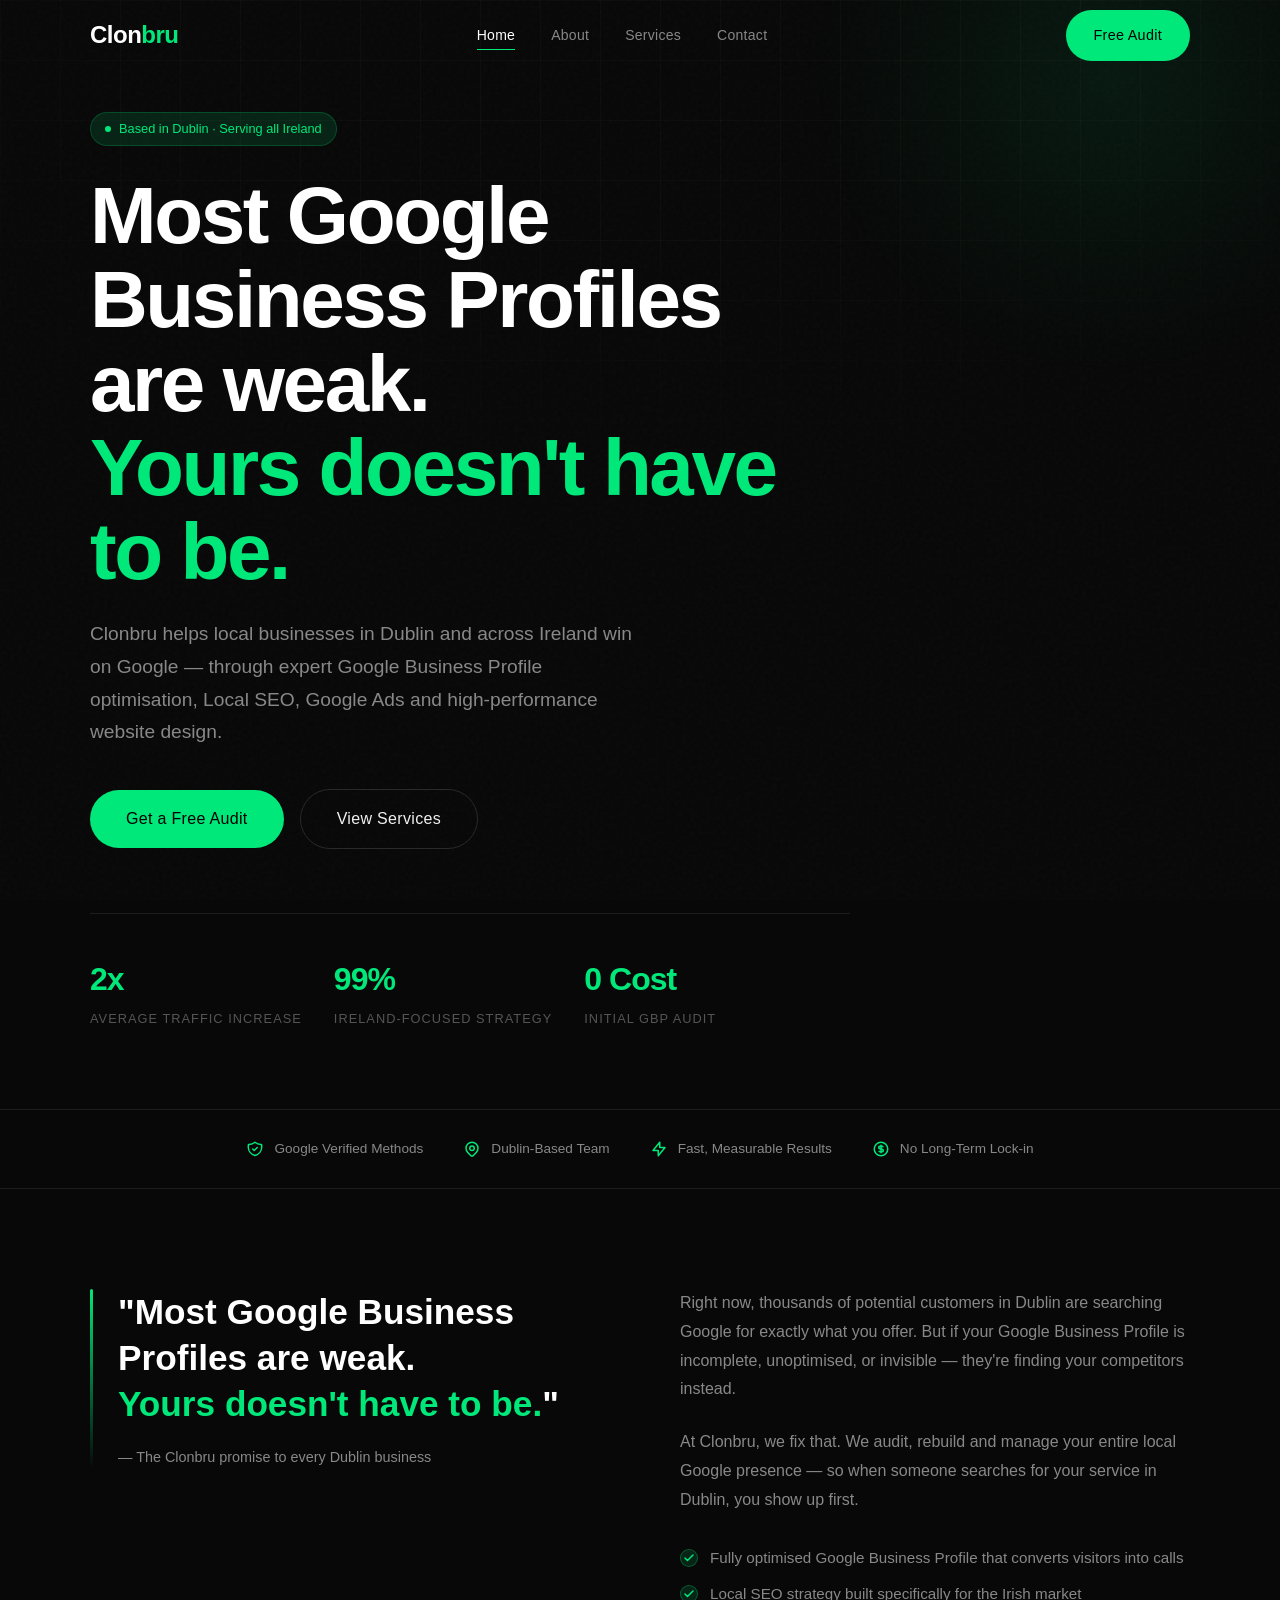
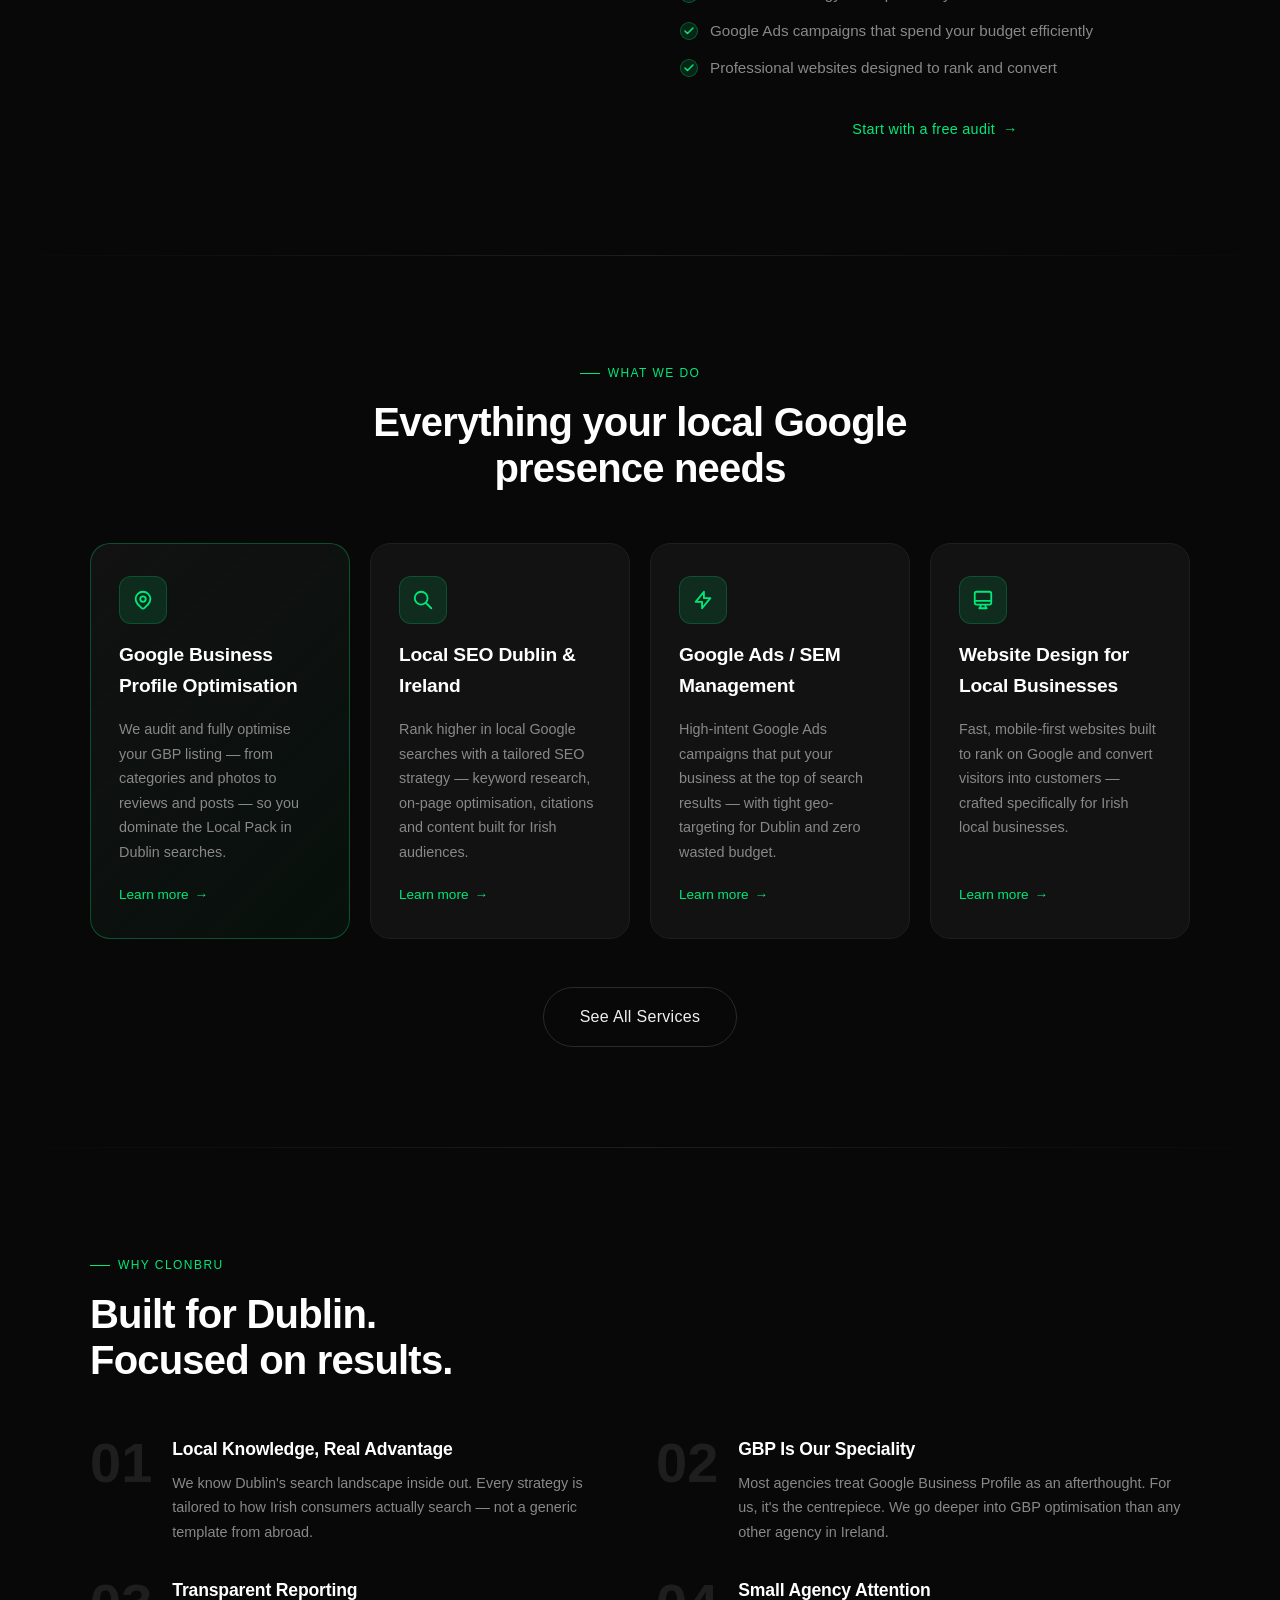
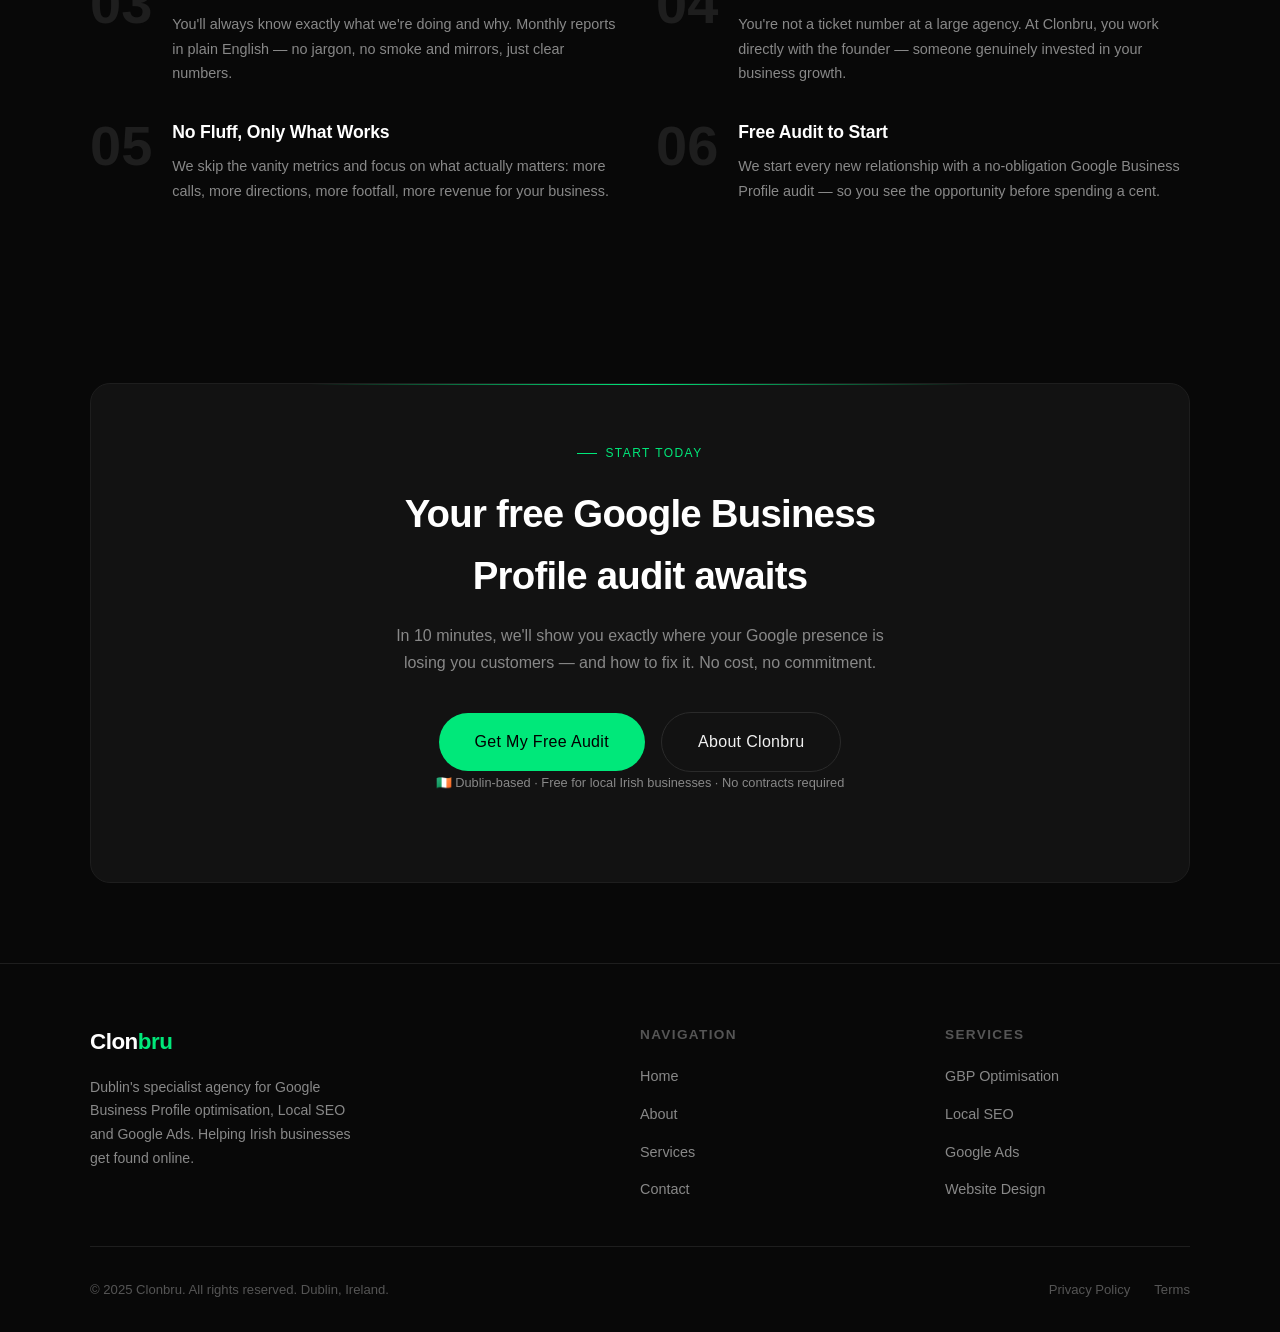
==== commit 960dda76: "Update index.html" ====
--- a/index.html
+++ b/index.html
@@ -86,8 +86,8 @@
           </div>
 
           <h1 class="display-xl fade-up delay-1">
-            Get Found on Google<br />
-            <em>Before Your Competitors Do</em>
+            Most Google Business Profiles are weak.<br />
+            <em>Yours doesn't have to be.</em>
           </h1>
 
           <p class="lead fade-up delay-2">
--- a/style.css
+++ b/style.css
@@ -5,7 +5,7 @@
    ============================================================ */
 
 /* --- Google Fonts --- */
-@import url('https://fonts.googleapis.com/css2?family=Syne:wght@400;500;600;700;800&family=DM+Sans:ital,opsz,wght@0,9..40,300;0,9..40,400;0,9..40,500;1,9..40,300&display=swap');
+@import url('https://fonts.googleapis.com/css2?family=Stack+Sans+Text:wght@200..700&display=swap');
 
 /* --- CSS Variables --- */
 :root {
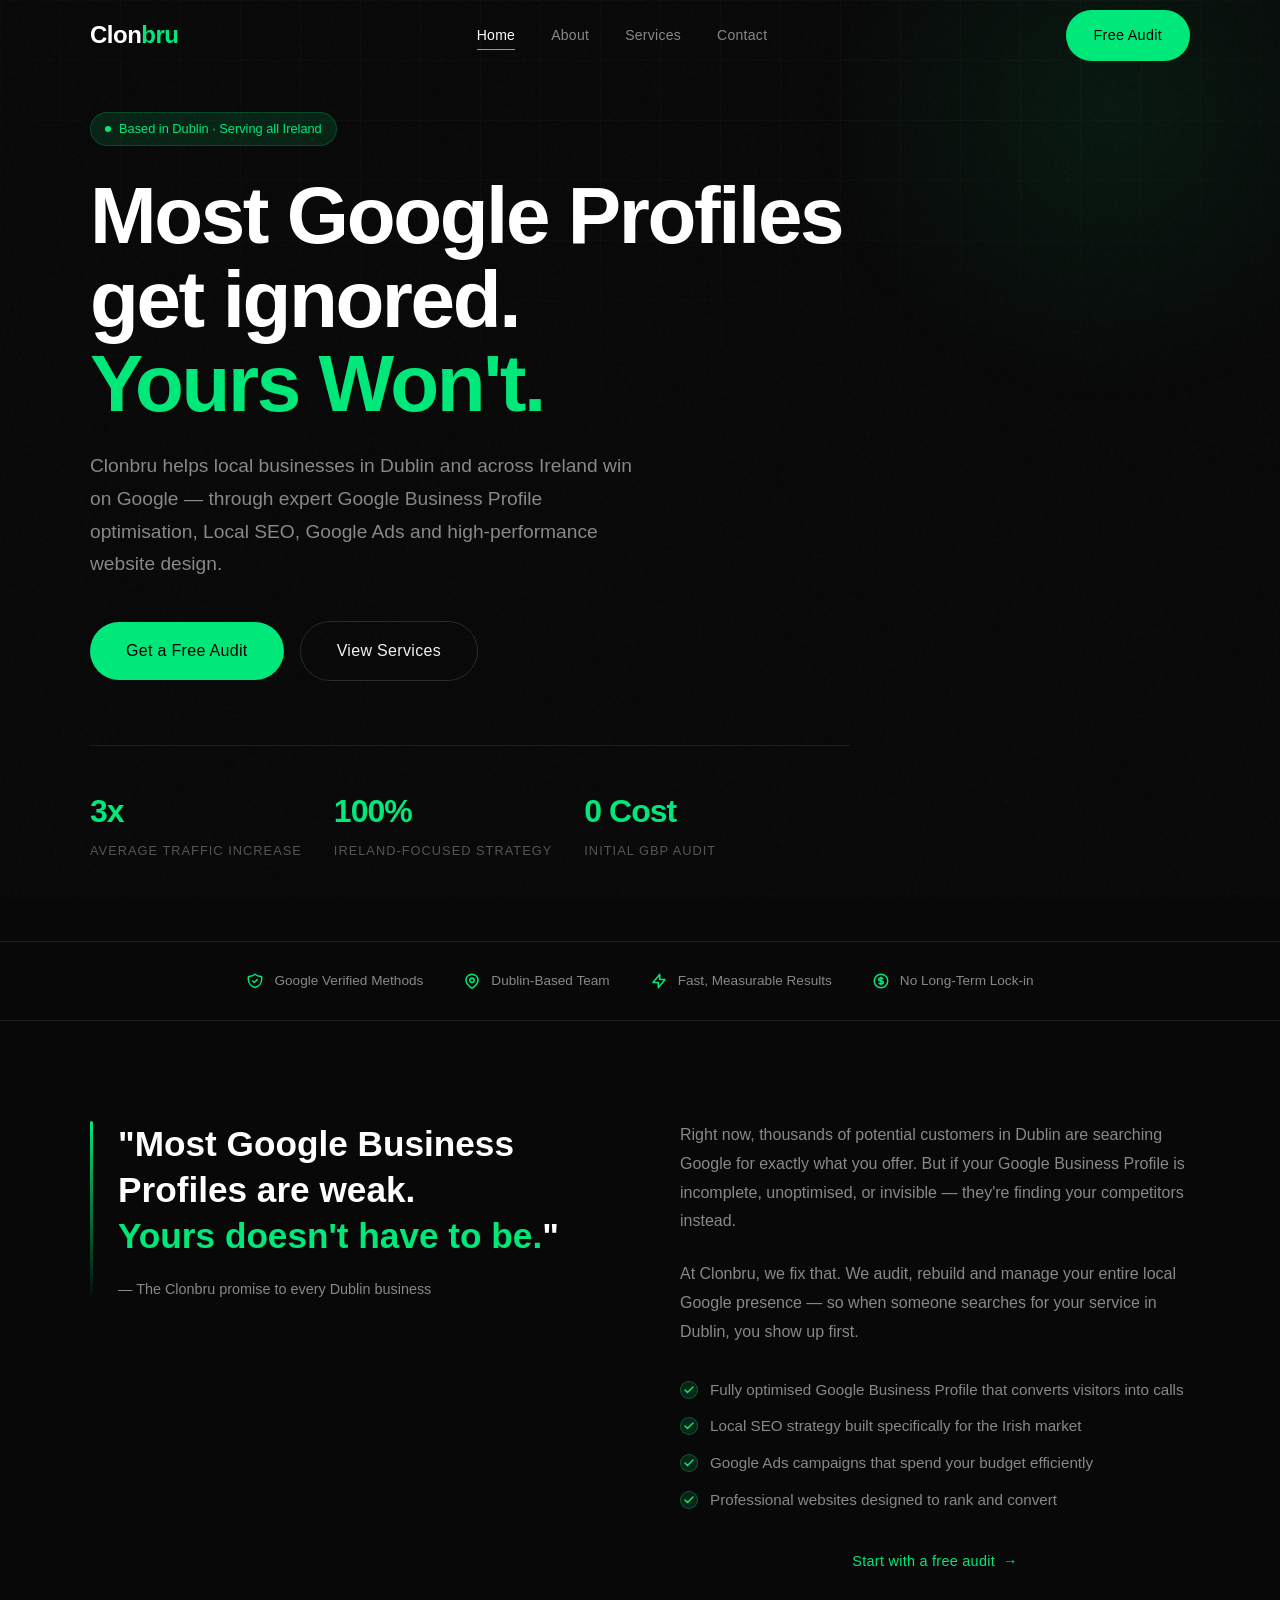
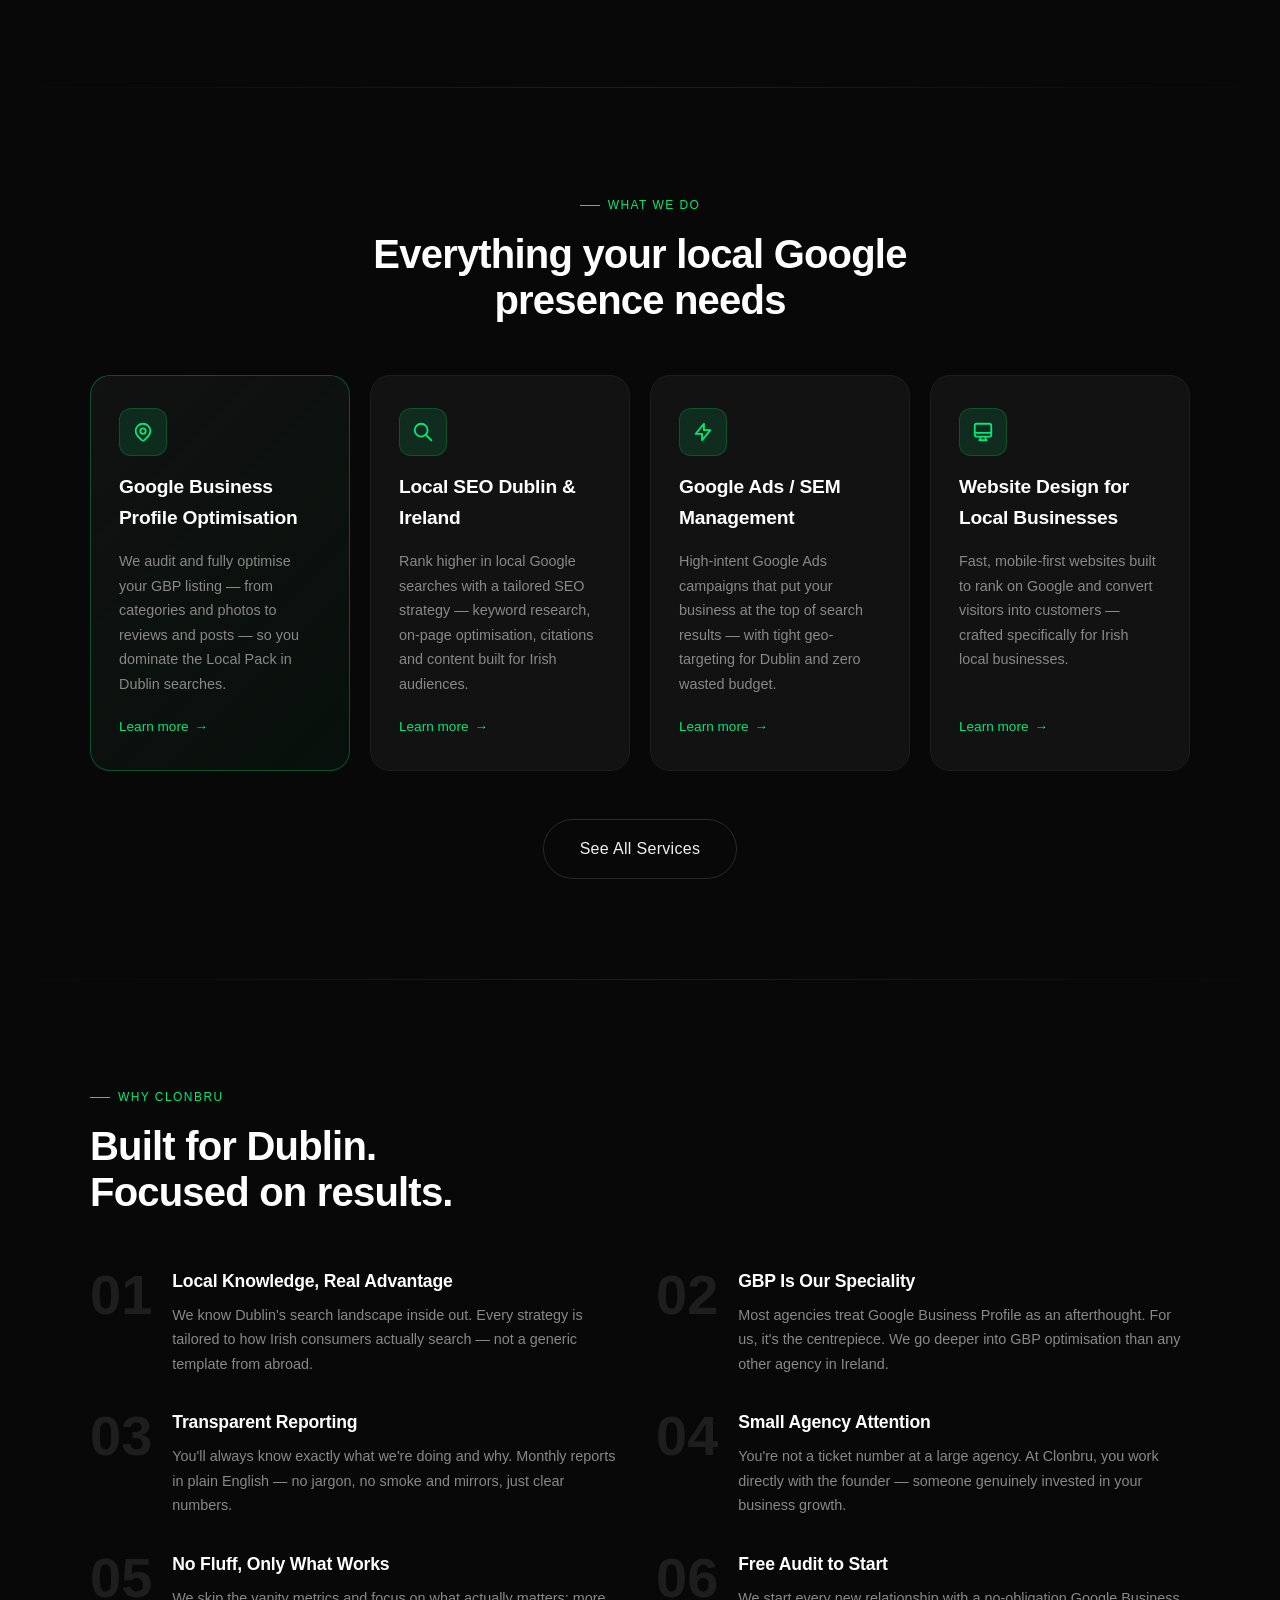
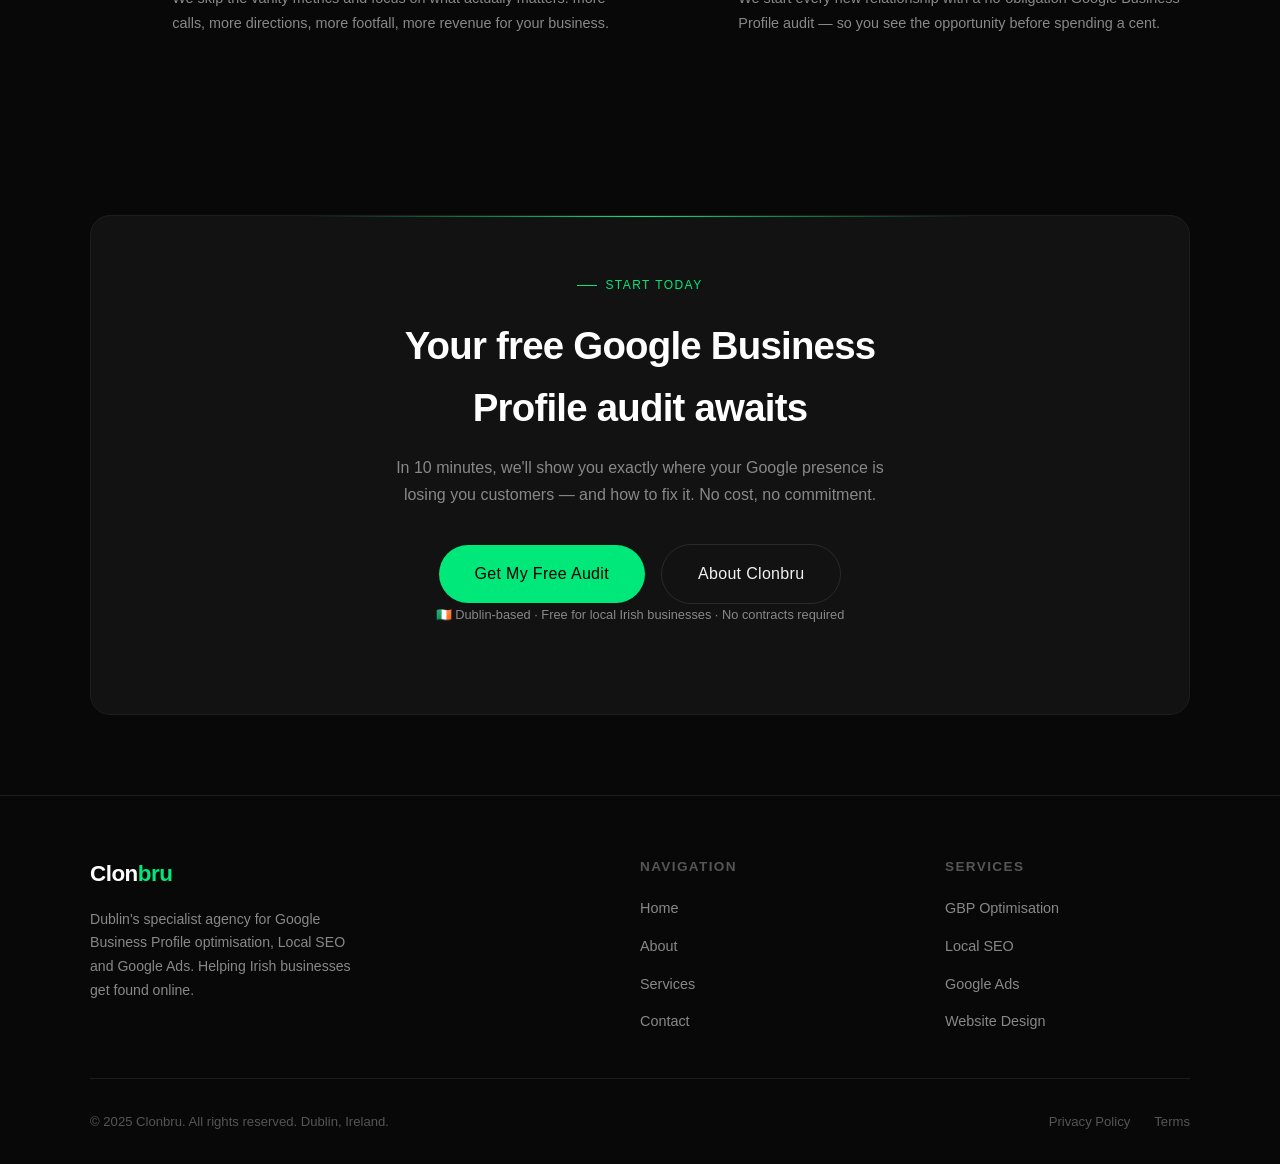
==== commit 78eb9a7e: "Update index.html" ====
--- a/index.html
+++ b/index.html
@@ -86,8 +86,8 @@
           </div>
 
           <h1 class="display-xl fade-up delay-1">
-            Most Google Business Profiles are weak.<br />
-            <em>Yours doesn't have to be.</em>
+            Most Google Profiles get ignored. <br />
+            <em>Yours Won't.</em>
           </h1>
 
           <p class="lead fade-up delay-2">
